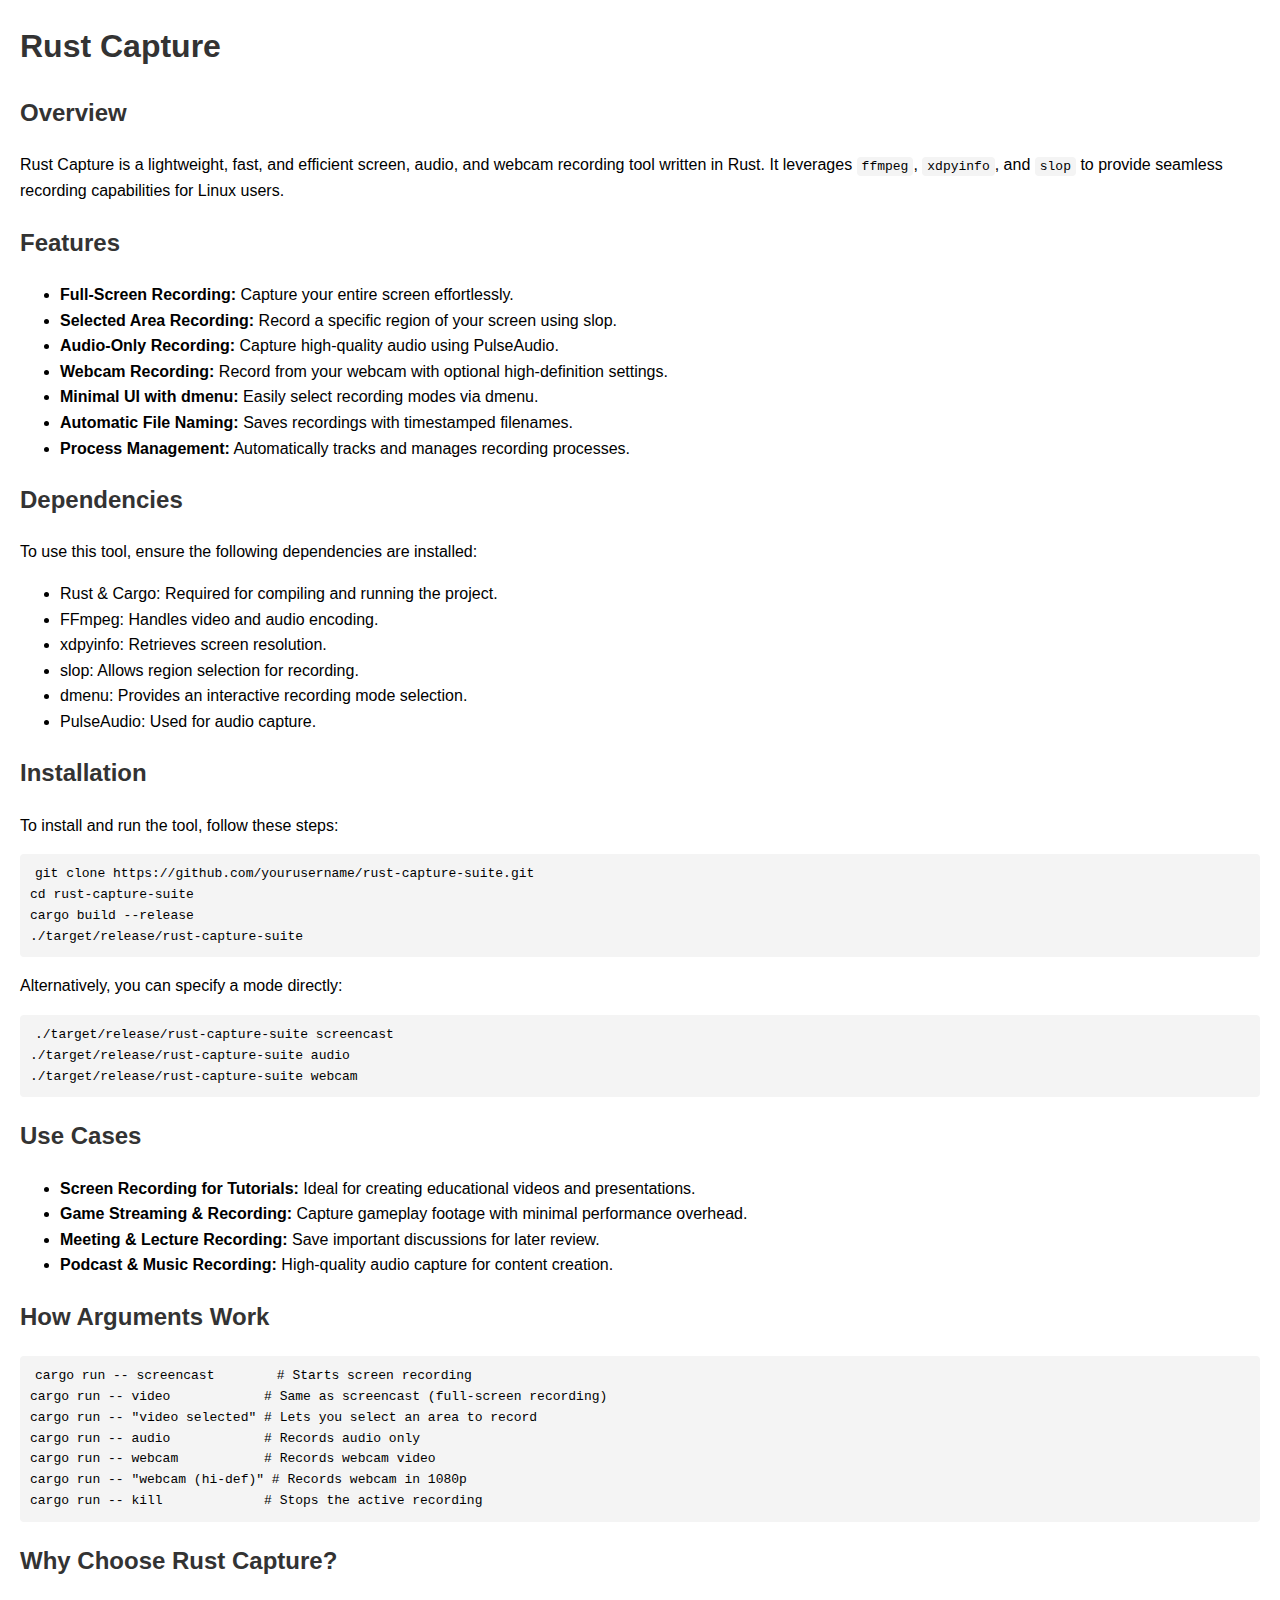
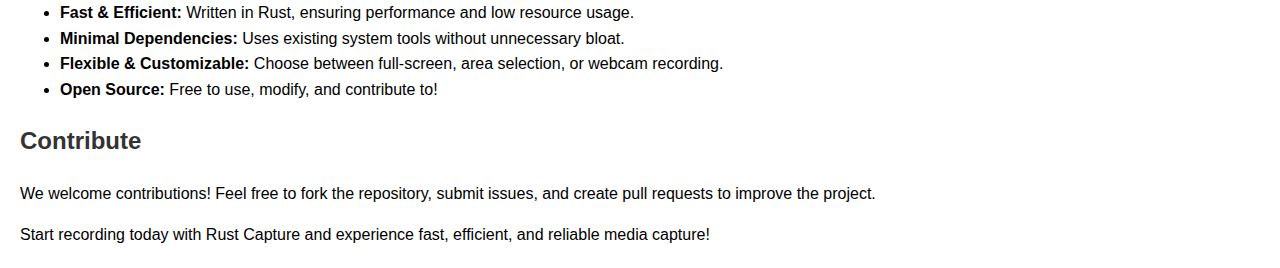
==== docs/index.html @ 5e5059c2 "second commit" ====
<!DOCTYPE html>
<html lang="en">
<head>
    <meta charset="UTF-8">
    <meta name="viewport" content="width=device-width, initial-scale=1.0">
    <title>Rust Capture</title>
    <style>
        body { font-family: Arial, sans-serif; line-height: 1.6; margin: 20px; }
        h1, h2 { color: #333; }
        code { background: #f4f4f4; padding: 2px 5px; border-radius: 4px; }
        pre { background: #f4f4f4; padding: 10px; border-radius: 4px; overflow-x: auto; }
    </style>
</head>
<body>
    <h1>Rust Capture</h1>

    <h2>Overview</h2>
    <p>Rust Capture is a lightweight, fast, and efficient screen, audio, and webcam recording tool written in Rust. It leverages <code>ffmpeg</code>, <code>xdpyinfo</code>, and <code>slop</code> to provide seamless recording capabilities for Linux users.</p>

    <h2>Features</h2>
    <ul>
        <li><strong>Full-Screen Recording:</strong> Capture your entire screen effortlessly.</li>
        <li><strong>Selected Area Recording:</strong> Record a specific region of your screen using slop.</li>
        <li><strong>Audio-Only Recording:</strong> Capture high-quality audio using PulseAudio.</li>
        <li><strong>Webcam Recording:</strong> Record from your webcam with optional high-definition settings.</li>
        <li><strong>Minimal UI with dmenu:</strong> Easily select recording modes via dmenu.</li>
        <li><strong>Automatic File Naming:</strong> Saves recordings with timestamped filenames.</li>
        <li><strong>Process Management:</strong> Automatically tracks and manages recording processes.</li>
    </ul>

    <h2>Dependencies</h2>
    <p>To use this tool, ensure the following dependencies are installed:</p>
    <ul>
        <li>Rust & Cargo: Required for compiling and running the project.</li>
        <li>FFmpeg: Handles video and audio encoding.</li>
        <li>xdpyinfo: Retrieves screen resolution.</li>
        <li>slop: Allows region selection for recording.</li>
        <li>dmenu: Provides an interactive recording mode selection.</li>
        <li>PulseAudio: Used for audio capture.</li>
    </ul>

    <h2>Installation</h2>
    <p>To install and run the tool, follow these steps:</p>
    <pre><code>git clone https://github.com/yourusername/rust-capture-suite.git
cd rust-capture-suite
cargo build --release
./target/release/rust-capture-suite</code></pre>

    <p>Alternatively, you can specify a mode directly:</p>
    <pre><code>./target/release/rust-capture-suite screencast
./target/release/rust-capture-suite audio
./target/release/rust-capture-suite webcam</code></pre>

    <h2>Use Cases</h2>
    <ul>
        <li><strong>Screen Recording for Tutorials:</strong> Ideal for creating educational videos and presentations.</li>
        <li><strong>Game Streaming & Recording:</strong> Capture gameplay footage with minimal performance overhead.</li>
        <li><strong>Meeting & Lecture Recording:</strong> Save important discussions for later review.</li>
        <li><strong>Podcast & Music Recording:</strong> High-quality audio capture for content creation.</li>
    </ul>

    <h2>How Arguments Work</h2>
    <pre><code>cargo run -- screencast        # Starts screen recording
cargo run -- video            # Same as screencast (full-screen recording)
cargo run -- "video selected" # Lets you select an area to record
cargo run -- audio            # Records audio only
cargo run -- webcam           # Records webcam video
cargo run -- "webcam (hi-def)" # Records webcam in 1080p
cargo run -- kill             # Stops the active recording</code></pre>

    <h2>Why Choose Rust Capture?</h2>
    <ul>
        <li><strong>Fast & Efficient:</strong> Written in Rust, ensuring performance and low resource usage.</li>
        <li><strong>Minimal Dependencies:</strong> Uses existing system tools without unnecessary bloat.</li>
        <li><strong>Flexible & Customizable:</strong> Choose between full-screen, area selection, or webcam recording.</li>
        <li><strong>Open Source:</strong> Free to use, modify, and contribute to!</li>
    </ul>

    <h2>Contribute</h2>
    <p>We welcome contributions! Feel free to fork the repository, submit issues, and create pull requests to improve the project.</p>

    <p>Start recording today with Rust Capture and experience fast, efficient, and reliable media capture!</p>
</body>
</html>
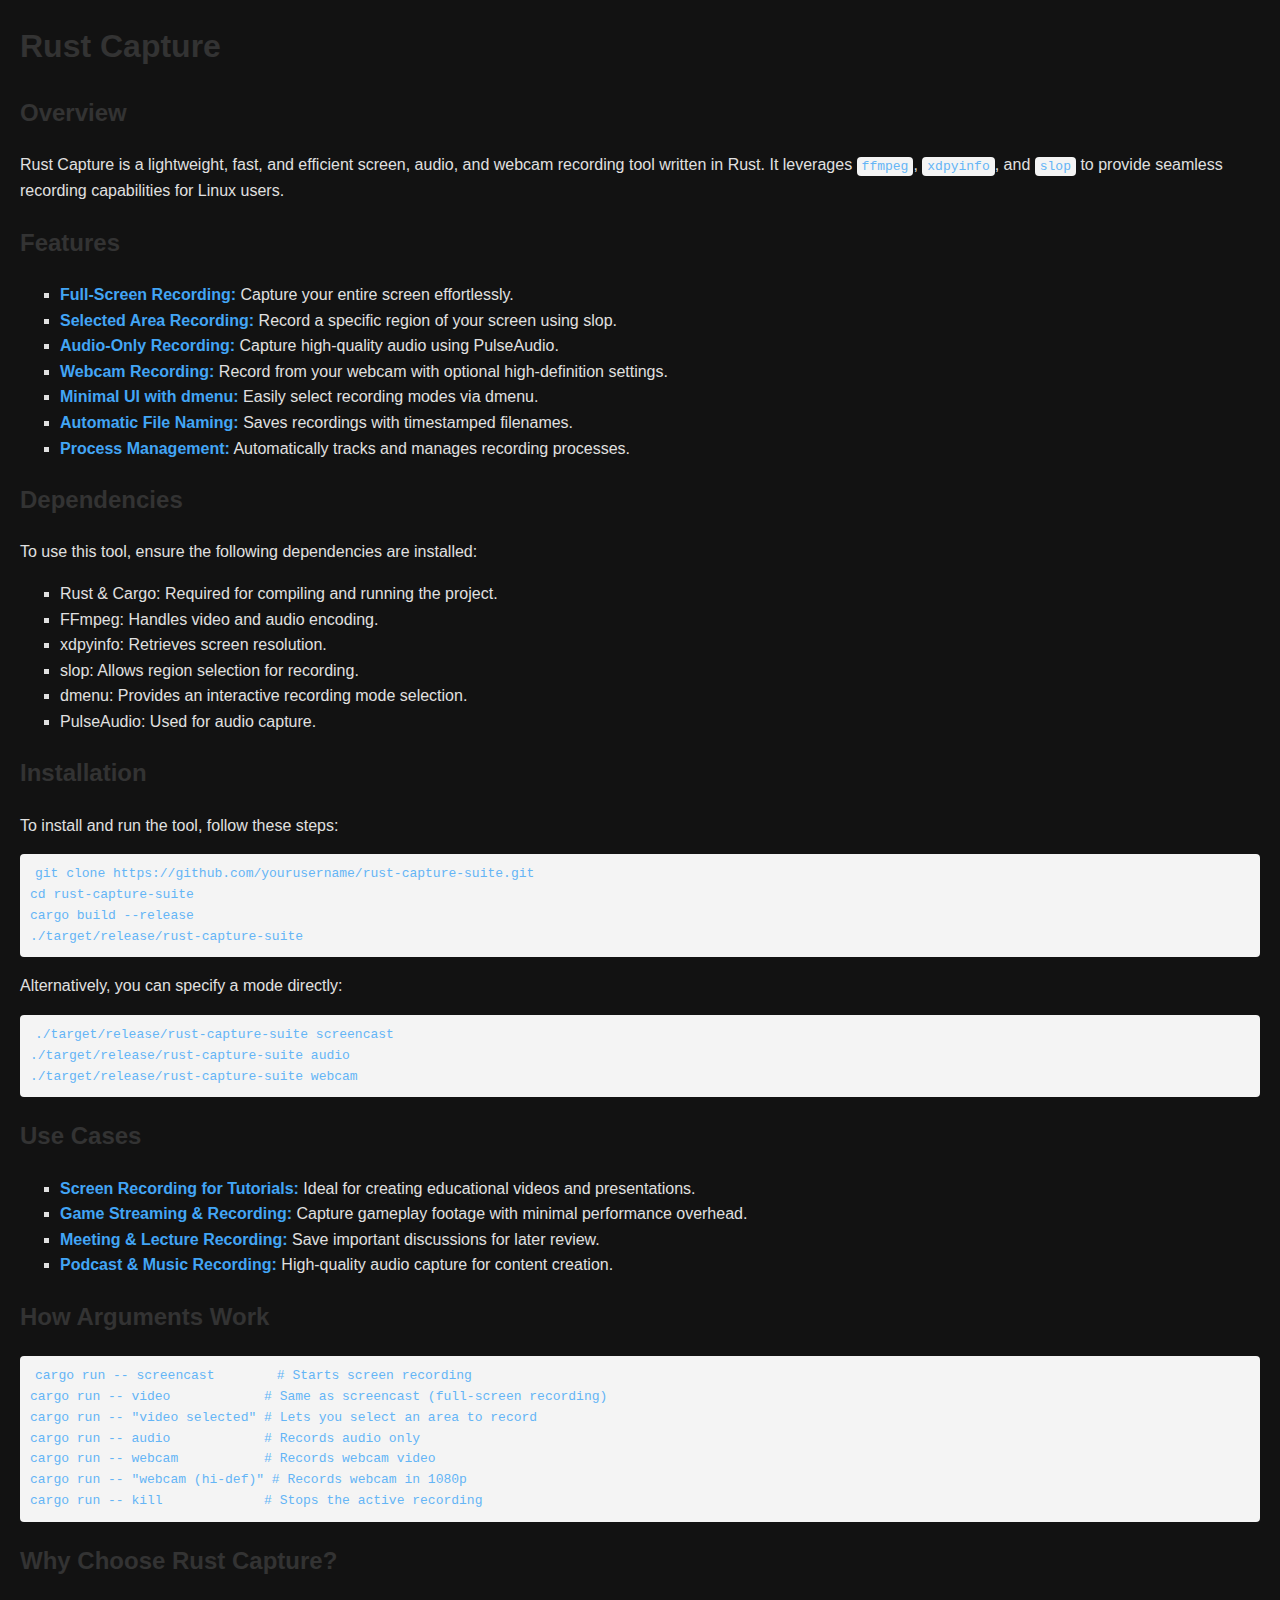
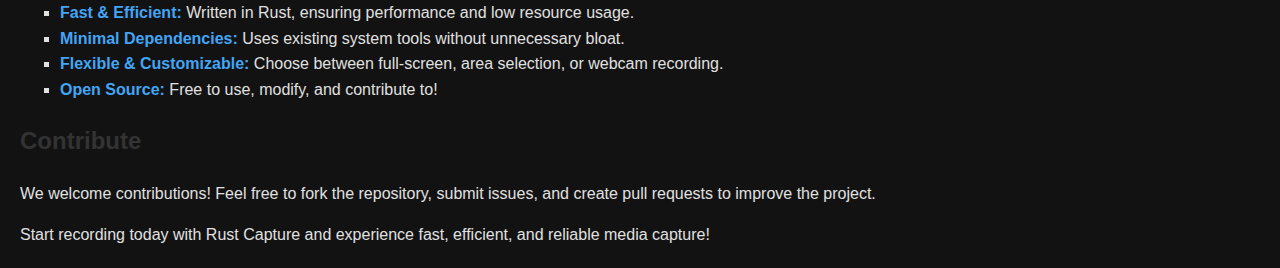
==== commit 880eb6e6: "adding style" ====
--- a/docs/index.html
+++ b/docs/index.html
@@ -1,5 +1,12 @@
 <!DOCTYPE html>
 <html lang="en">
+<head>
+    <meta charset="UTF-8">
+    <meta name="viewport" content="width=device-width, initial-scale=1.0">
+    <title>Rust Capture</title>
+    <link rel="stylesheet" href="d-theme.css">
+</head>
+
 <head>
     <meta charset="UTF-8">
     <meta name="viewport" content="width=device-width, initial-scale=1.0">
--- a/docs/d-theme.css
+++ b/docs/d-theme.css
@@ -0,0 +1,50 @@
+/* Dark Blue Theme for Rust Capture */
+body {
+    background-color: #121212;
+    color: #E0E0E0;
+    font-family: Arial, sans-serif;
+    line-height: 1.6;
+    margin: 20px;
+}
+
+h1, h2 {
+    color: #64B5F6;
+}
+
+p, li {
+    color: #E0E0E0;
+}
+
+code {
+    background: #1E1E1E;
+    color: #64B5F6;
+    padding: 2px 5px;
+    border-radius: 4px;
+    font-family: monospace;
+}
+
+pre {
+    background: #1E1E1E;
+    color: #E0E0E0;
+    padding: 10px;
+    border-radius: 4px;
+    overflow-x: auto;
+    font-family: monospace;
+}
+
+ul {
+    list-style-type: square;
+}
+
+strong {
+    color: #42A5F5;
+}
+
+a {
+    color: #03A9F4;
+    text-decoration: none;
+}
+
+a:hover {
+    text-decoration: underline;
+}
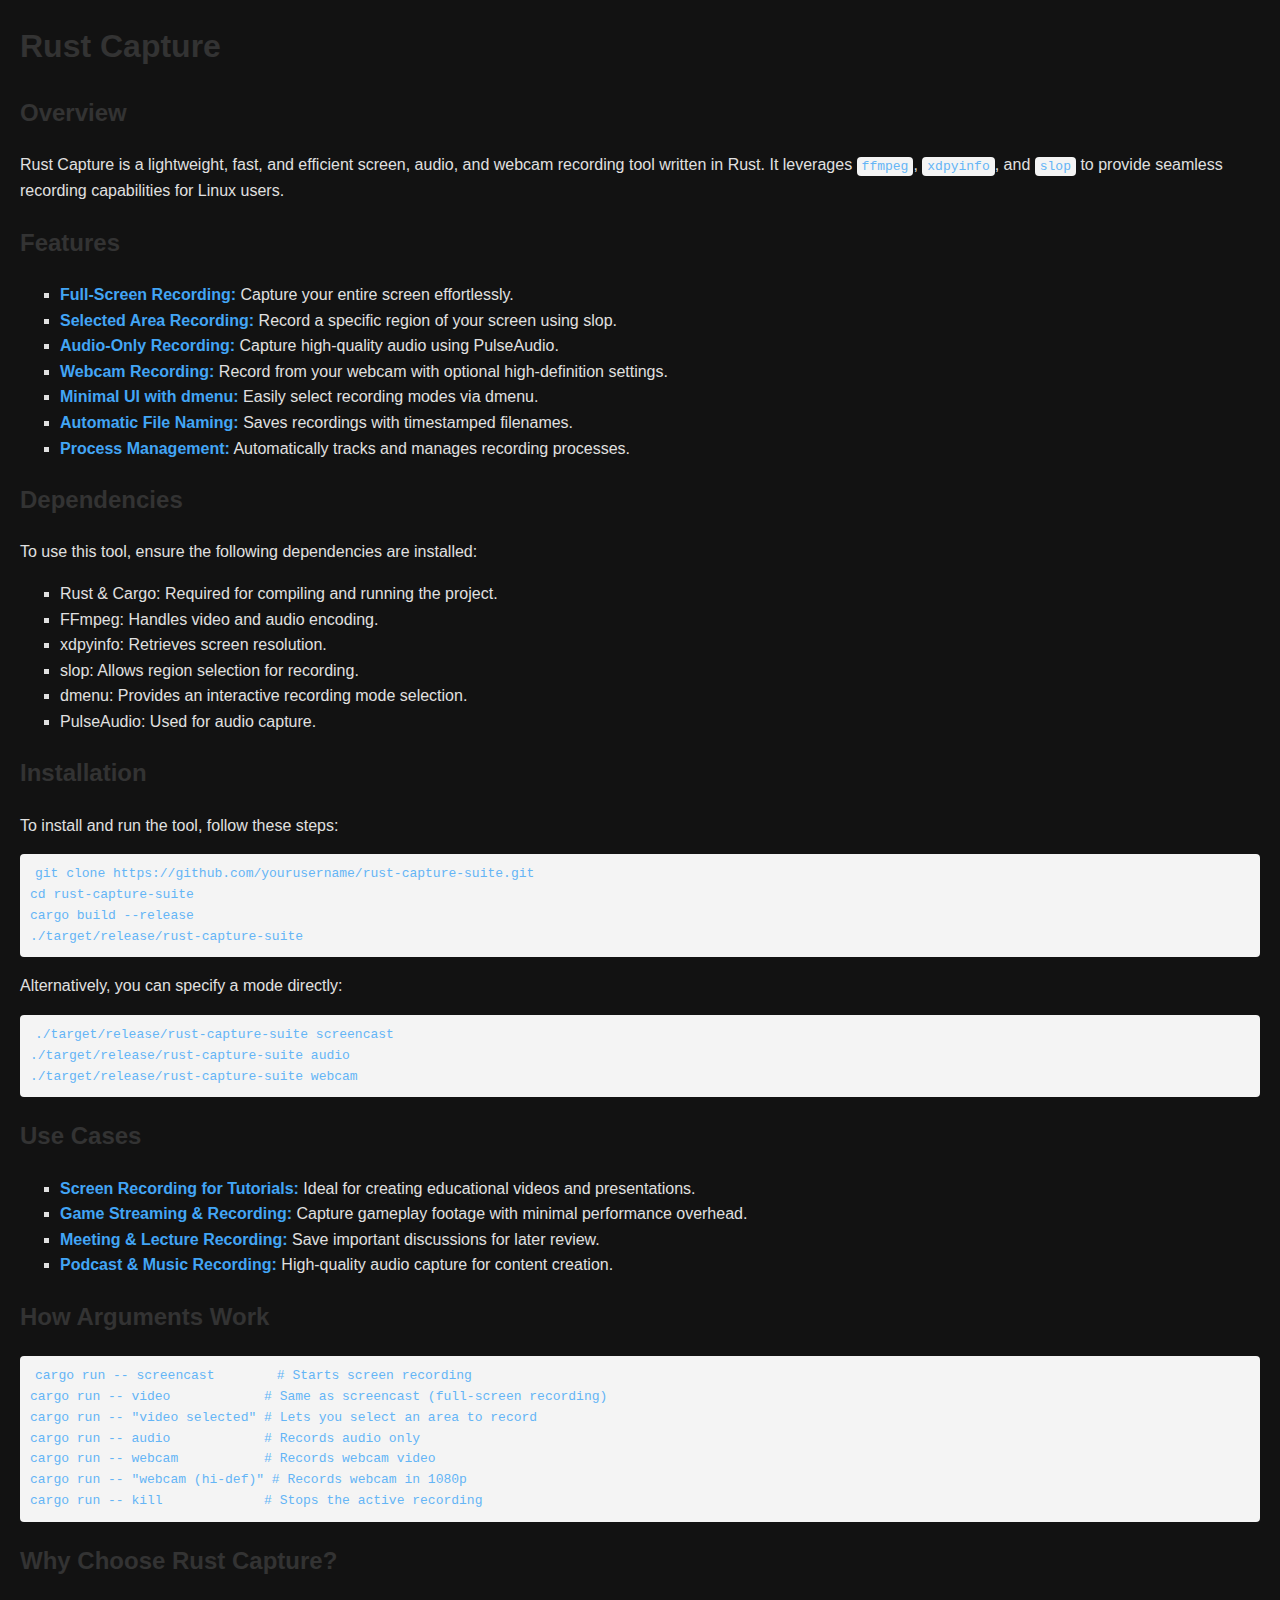
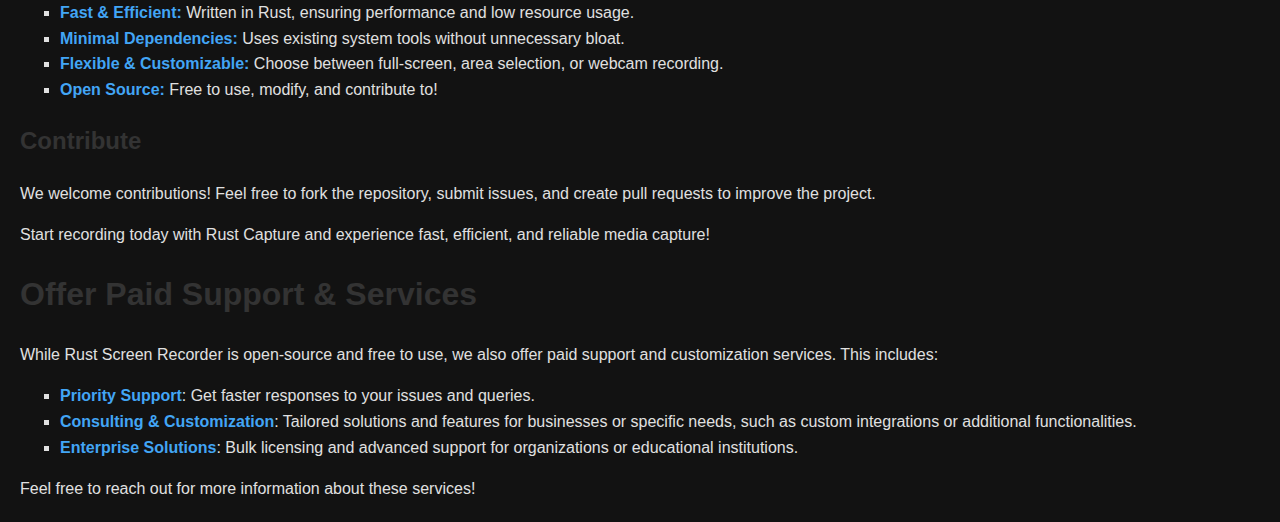
==== commit 0ff285c9: "updating html file" ====
--- a/docs/index.html
+++ b/docs/index.html
@@ -88,4 +88,16 @@
 
     <p>Start recording today with Rust Capture and experience fast, efficient, and reliable media capture!</p>
 </body>
+<body>
+    <div class="container">
+        <h1>Offer Paid Support & Services</h1>
+        <p>While Rust Screen Recorder is open-source and free to use, we also offer paid support and customization services. This includes:</p>
+        <ul>
+            <li><strong>Priority Support</strong>: Get faster responses to your issues and queries.</li>
+            <li><strong>Consulting & Customization</strong>: Tailored solutions and features for businesses or specific needs, such as custom integrations or additional functionalities.</li>
+            <li><strong>Enterprise Solutions</strong>: Bulk licensing and advanced support for organizations or educational institutions.</li>
+        </ul>
+        <p class="cta">Feel free to reach out for more information about these services!</p>
+    </div>
+</body>
 </html>
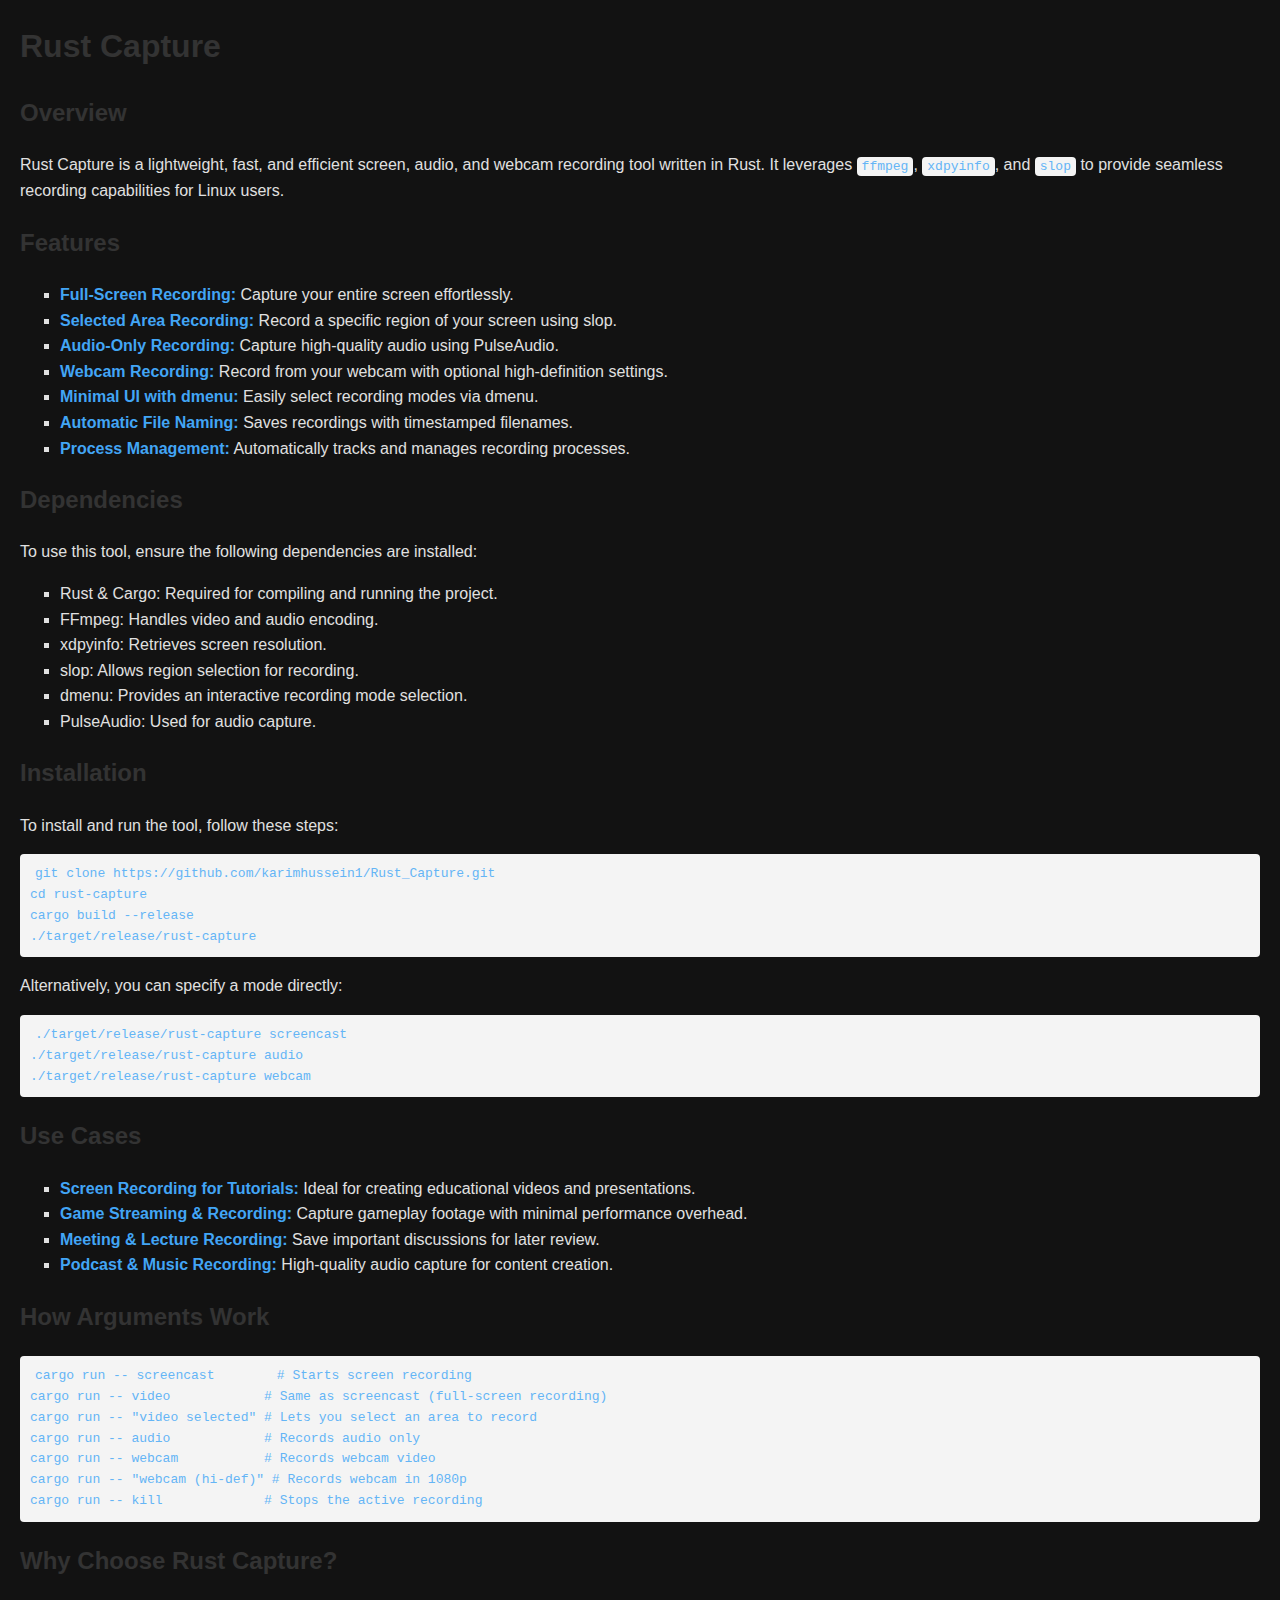
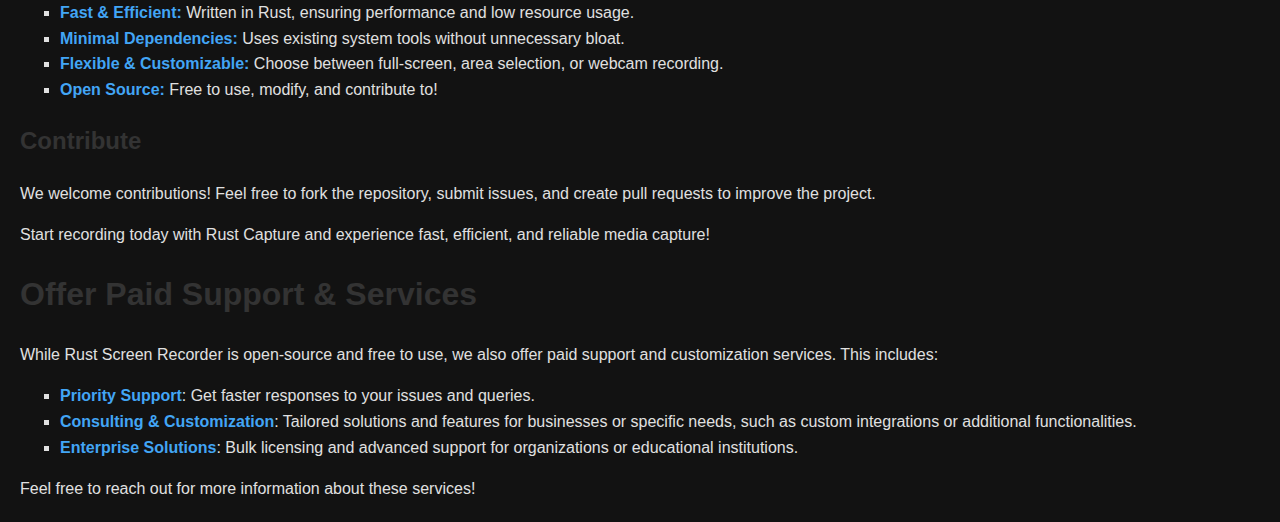
==== commit 9494ec09: "minor update" ====
--- a/docs/index.html
+++ b/docs/index.html
@@ -48,15 +48,15 @@
 
     <h2>Installation</h2>
     <p>To install and run the tool, follow these steps:</p>
-    <pre><code>git clone https://github.com/yourusername/rust-capture-suite.git
-cd rust-capture-suite
+    <pre><code>git clone https://github.com/karimhussein1/Rust_Capture.git
+cd rust-capture
 cargo build --release
-./target/release/rust-capture-suite</code></pre>
+./target/release/rust-capture</code></pre>
 
     <p>Alternatively, you can specify a mode directly:</p>
-    <pre><code>./target/release/rust-capture-suite screencast
-./target/release/rust-capture-suite audio
-./target/release/rust-capture-suite webcam</code></pre>
+    <pre><code>./target/release/rust-capture screencast
+./target/release/rust-capture audio
+./target/release/rust-capture webcam</code></pre>
 
     <h2>Use Cases</h2>
     <ul>
